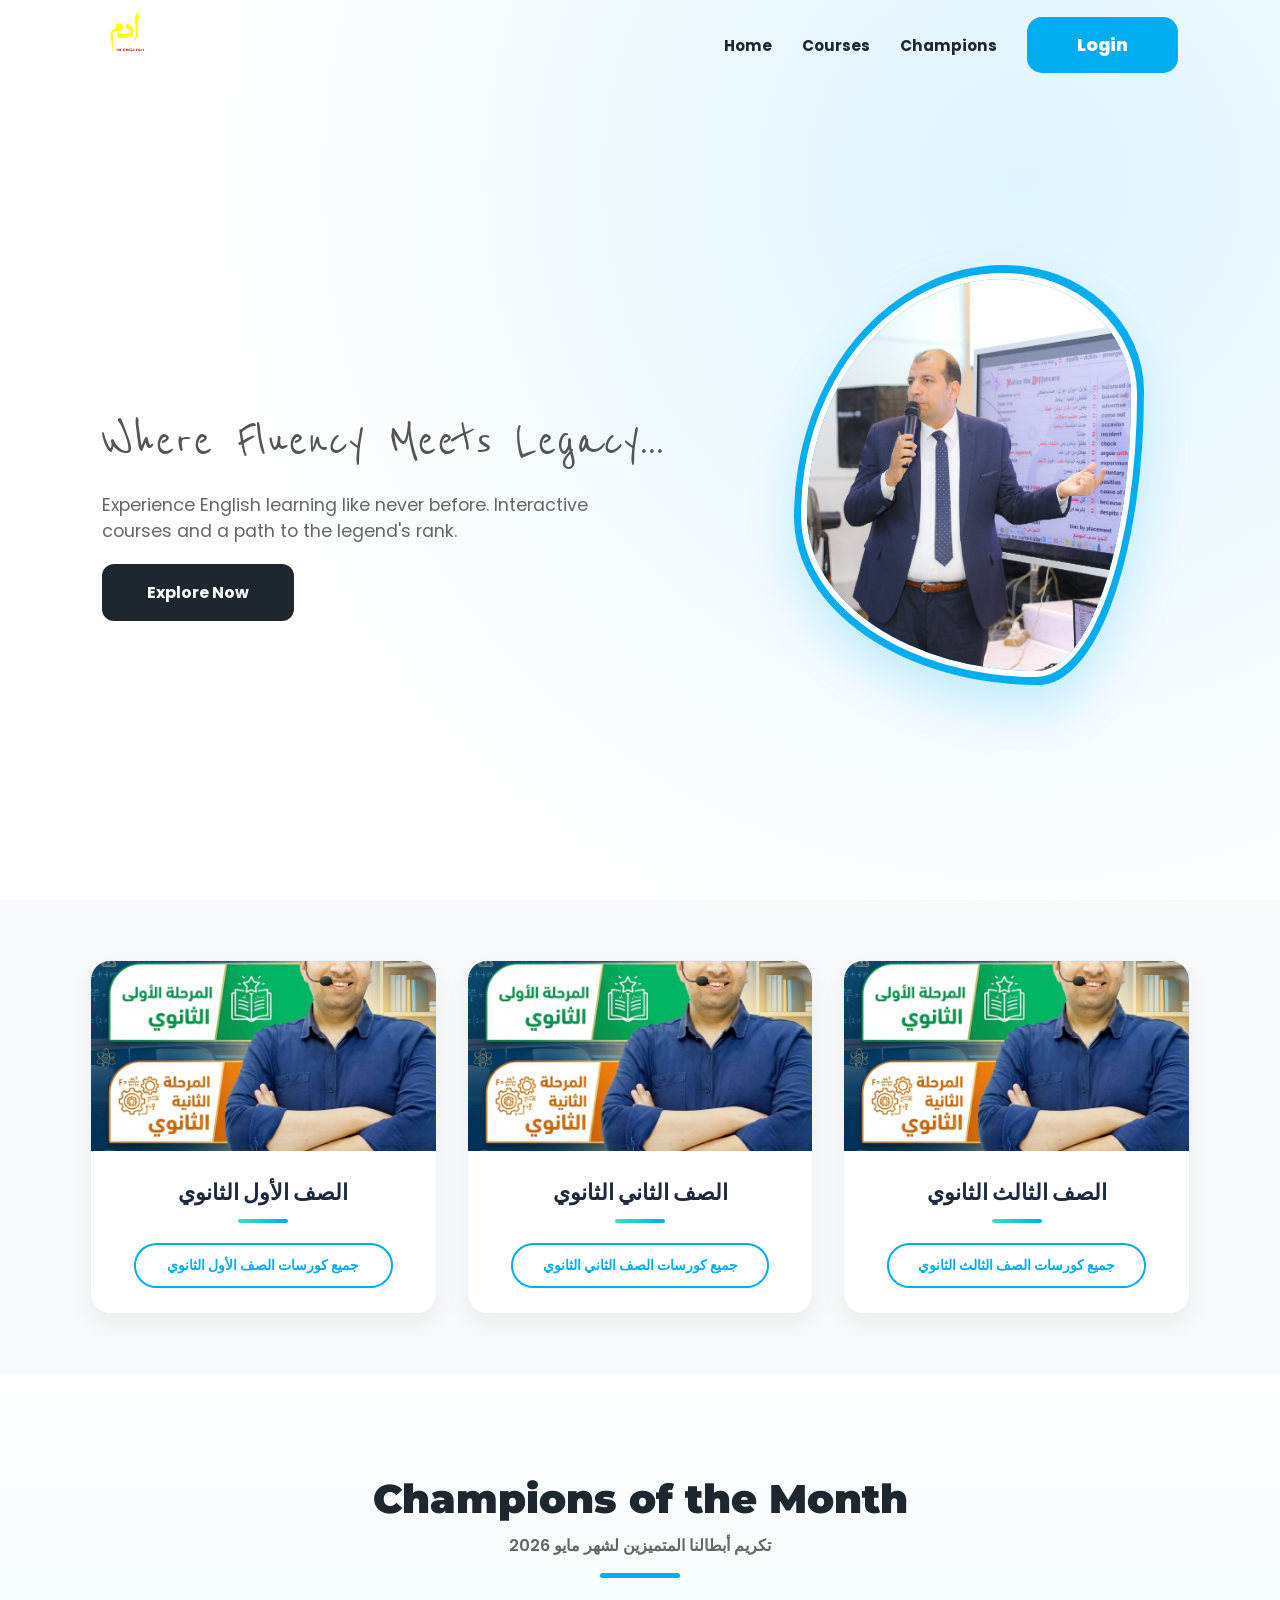
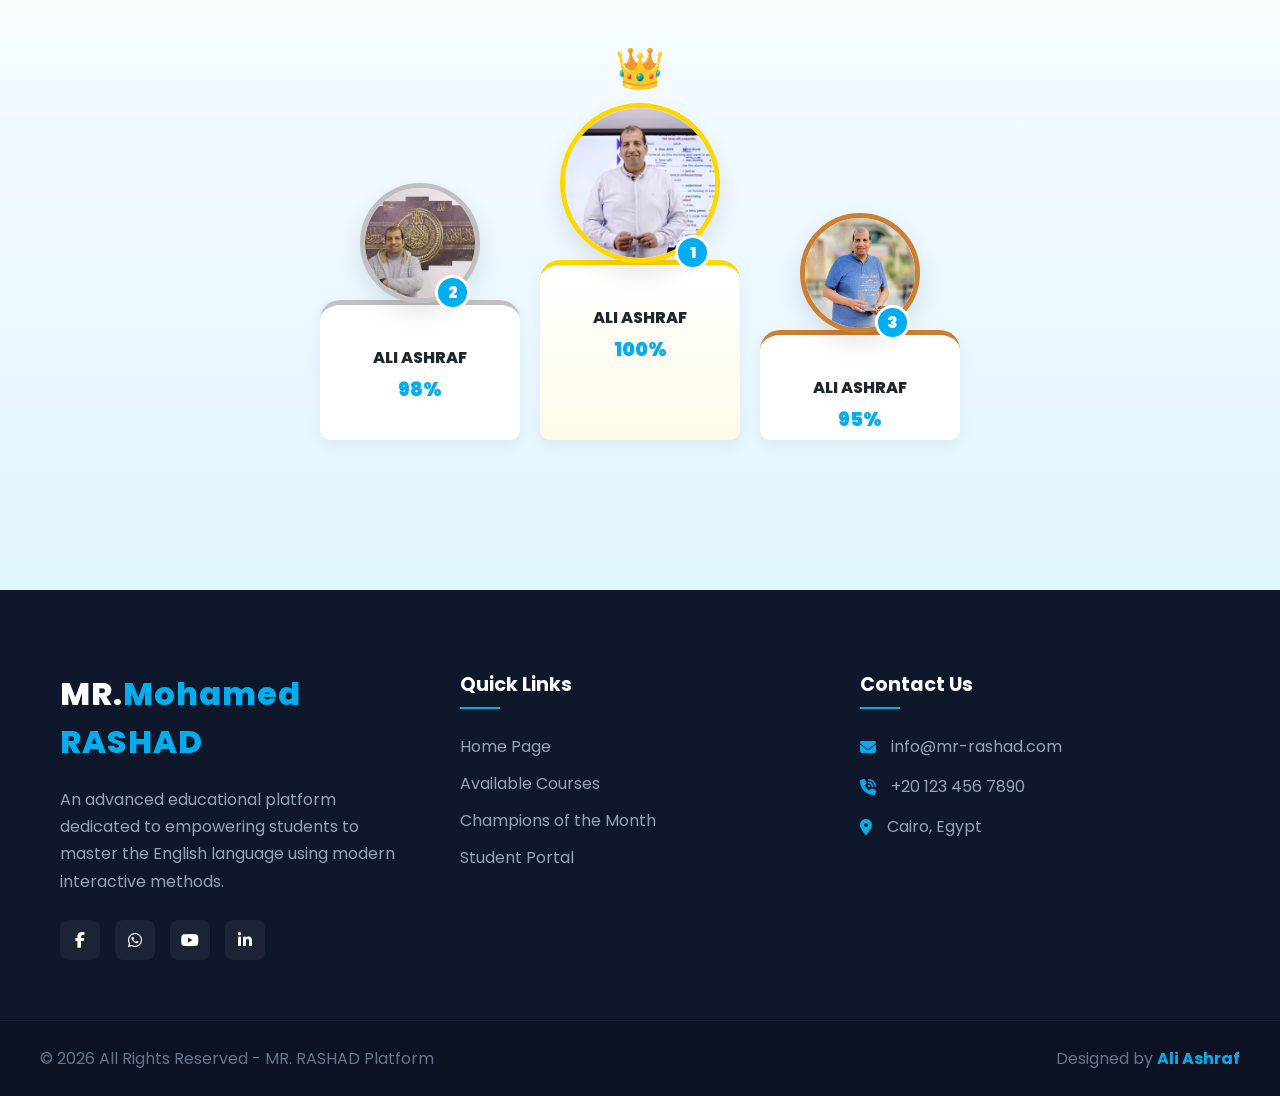
==== index.html @ 2be9c3bc "Add files via upload" ====
<!DOCTYPE html>
<html lang="en">
<head>
    <meta charset="UTF-8">
    <meta name="viewport" content="width=device-width, initial-scale=1.0">
    <title>Mohamed Rashad | The Legend</title>
    <link rel="stylesheet" href="s.css">
    <link href="https://fonts.googleapis.com/css2?family=Montserrat:wght@900&family=Poppins:wght@400;600;800&family=Reenie+Beanie&display=swap" rel="stylesheet">
    
    <style>
        
    </style>
</head>
<body>

    <header id="navbar">
        <div class="logo">
            <img src="ph/11.png" alt="Logo">
        </div>

        <div class="hamburger" id="hamMenu">
            <span></span><span></span><span></span>
        </div>

        <div class="nav-wrapper" id="navWrapper">
            <ul class="nav-links">
                <li><a href="#hero">Home</a></li>
                <li><a href="#courses">Courses</a></li>
                <li><a href="#champions">Champions</a></li>
            </ul>
            <a href="loge.html" style="text-decoration:none; background: var(--sky-main); color: #fff; padding: 15px 50px; border-radius: 15px; font-weight: 800; font-size: 1.1rem;">Login</a>
        </div>
    </header>

    <section class="hero" id="hero" >
        <div class="hero-content">
            <div class="name-wrapper">
                <svg class="snake-svg" viewBox="0 0 1000 150">
                    <text x="500" y="100" text-anchor="middle">MOHAMED RASHAD</text>
                </svg>
            </div>
            <span class="sub-legend">Where Fluency Meets Legacy...</span>
            <p style="margin: 20px 0; color: #666; font-size: 1.1rem; max-width: 550px;">
                Experience English learning like never before. Interactive courses and a path to the legend's rank.
            </p>
            <a href="#courses" style="text-decoration:none; background: var(--text-dark); color:#fff; padding: 16px 45px; border-radius: 12px; font-weight: 700; display: inline-block;">Explore Now</a>
        </div>

        <div class="hero-image">
            <div class="blob-frame">
                <img src="ph/1.jpg" alt="The Legend">
            </div>
        </div>
    </section>

    <!-- Courses Section Start -->
<section class="courses-section" id="courses">
    <div class="courses-grid">
        
        <!-- كارت الصف الثالث الثانوي -->
        <div class="course-card">
            <div class="card-banner">
                <!-- استبدل الرابط بصورة البانر الخاصة بك (المعلم + النصوص العلوية) -->
                <img src="ph/Gemini_Generated_Image_n0qq39n0qq39n0qq.png" alt="الصف الثالث الثانوي">
            </div>
            <div class="card-body">
                <h2 class="course-title">الصف الثالث الثانوي</h2>
                <div class="line-divider"></div>
                <a href="#" class="btn-pill">جميع كورسات الصف الثالث الثانوي</a>
            </div>
        </div>

        <!-- كارت الصف الثاني الثانوي -->
        <div class="course-card">
            <div class="card-banner">
                <img src="ph/Gemini_Generated_Image_n0qq39n0qq39n0qq.png" alt="الصف الثاني الثانوي">
            </div>
            <div class="card-body">
                <h2 class="course-title">الصف الثاني الثانوي</h2>
                <div class="line-divider"></div>
                <a href="#" class="btn-pill">جميع كورسات الصف الثاني الثانوي</a>
            </div>
        </div>

        <!-- كارت الصف الأول الثانوي -->
        <div class="course-card">
            <div class="card-banner">
                <img src="ph/Gemini_Generated_Image_n0qq39n0qq39n0qq.png" alt="الصف الأول الثانوي">
            </div>
            <div class="card-body">
                <h2 class="course-title">الصف الأول الثانوي</h2>
                <div class="line-divider"></div>
                <a href="#" class="btn-pill">جميع كورسات الصف الأول الثانوي</a>
            </div>
        </div>

    </div>
</section>
<!-- Courses Section End -->

<section class="champions-section" id="champions">
    <div class="section-title">
        <h2 style="font-family: 'Montserrat'; font-weight: 900; color: var(--text-dark); font-size: 2.5rem; margin-bottom: 10px;">Champions of the Month</h2>
        <p style="color: #666; font-weight: 600;">تكريم أبطالنا المتميزين لشهر مايو 2026</p>
        <div style="width: 80px; height: 5px; background: var(--sky-main); margin: 15px auto; border-radius: 10px;"></div>
    </div>

    <div class="podium-container">
        <!-- المركز الثاني -->
        <div class="podium-item silver">
            <div class="avatar-wrapper">
                <img src="ph/4.jpg" alt="Second Place">
                <div class="rank-badge">2</div>
            </div>
            <div class="podium-base">
                <h4> ALI ASHRAF</h4>
                <span>98%</span>
            </div>
        </div>

        <!-- المركز الأول (البطل) -->
        <div class="podium-item gold">
            <div class="crown">👑</div>
            <div class="avatar-wrapper">
                <img src="ph/3.jpg" alt="First Place">
                <div class="rank-badge">1</div>
            </div>
            <div class="podium-base">
                <h4> ALI ASHRAF</h4>
                <span>100%</span>
            </div>
        </div>

        <!-- المركز الثالث -->
        <div class="podium-item bronze">
            <div class="avatar-wrapper">
                <img src="ph/2.jpg" alt="Third Place">
                <div class="rank-badge">3</div>
            </div>
            <div class="podium-base">
                <h4> ALI ASHRAF</h4>
                <span>95%</span>
            </div>
        </div>
    </div>

    <!-- باقي قائمة العشرة الأوائل -->
    
</section>

<!-- رابط المكتبة لإظهار الأيقونات - تأكد من وجوده -->
<link rel="stylesheet" href="https://cdnjs.cloudflare.com/ajax/libs/font-awesome/6.4.0/css/all.min.css">

<footer class="site-footer">
    <div class="footer-container">
        
        <!-- Column 1: Brand Info (Left) -->
        <div class="footer-column brand-info">
            <h2 class="footer-logo">MR.<span>Mohamed RASHAD</span></h2>
            <p>An advanced educational platform dedicated to empowering students to master the English language using modern interactive methods.</p>
            <div class="social-wrapper">
                <a href="#" class="social-btn"><i class="fab fa-facebook-f"></i></a>
                <a href="#" class="social-btn"><i class="fab fa-whatsapp"></i></a>
                <a href="#" class="social-btn"><i class="fab fa-youtube"></i></a>
                <a href="#" class="social-btn"><i class="fab fa-linkedin-in"></i></a>
            </div>
        </div>

        <!-- Column 2: Quick Links (Middle) -->
        <div class="footer-column">
            <h3>Quick Links</h3>
            <ul class="footer-links">
                <li><a href="#hero">Home Page</a></li>
                <li><a href="#courses">Available Courses</a></li>
                <li><a href="#champions">Champions of the Month</a></li>
                <li><a href="loge.html">Student Portal</a></li>
            </ul>
        </div>

        <!-- Column 3: Contact (Right) -->
        <div class="footer-column">
            <h3>Contact Us</h3>
            <div class="contact-box">
                <div class="contact-info">
                    <i class="fas fa-envelope"></i>
                    <p>info@mr-rashad.com</p>
                </div>
                <div class="contact-info">
                    <i class="fas fa-phone-volume"></i>
                    <p>+20 123 456 7890</p>
                </div>
                <div class="contact-info">
                    <i class="fas fa-map-marker-alt"></i>
                    <p>Cairo, Egypt</p>
                </div>
            </div>
        </div>
        
    </div>

    <div class="footer-credit">
        <div class="credit-content">
            <p>&copy; 2026 All Rights Reserved - MR. RASHAD Platform</p>
            <p class="dev-by">Designed by <a href="https://www.facebook.com/ali.ashraf.youssef" target="_blank">Ali Ashraf</a></p>
        </div>
    </div>
</footer>
    <script src="sc.js"></script>
</body>
</html>
---- s.css ----
:root {
            --sky-main: #00aeef;
            --sky-light: #e0f4ff;
            --text-dark: #1e272e;
            --transition: all 0.5s cubic-bezier(0.23, 1, 0.32, 1);
        }

        html{
            scroll-behavior: smooth;
        }

        * { margin: 0; padding: 0; box-sizing: border-box; font-family: 'Poppins', sans-serif; }
        body { background: #ffffff; overflow-x: hidden; }

        /* --- Header --- */
        header {
            position: fixed; top: 0; width: 100%; height: 90px;
            display: flex; justify-content: space-between; align-items: center;
            padding: 0 8%; z-index: 3000; transition: var(--transition);
        }
        header.scrolled {
            height: 70px; background: rgba(255, 255, 255, 0.95);
            backdrop-filter: blur(10px); box-shadow: 0 5px 20px rgba(0,0,0,0.05);
        }
        .logo img { height: 60px; width: 50px;; position: relative; z-index: 4001; }

        /* Navigation Desktop */
        .nav-wrapper { display: flex; align-items: center; gap: 30px; }
        .nav-links { display: flex; list-style: none; gap: 30px; }
        .nav-links a {
            text-decoration: none; color: var(--text-dark); font-weight: 700;
            position: relative; padding-bottom: 5px; font-size: 0.95rem;
        }
        .nav-links a::after {
            content: ''; position: absolute; bottom: 0; left: 50%;
            width: 0; height: 2.5px; background: var(--sky-main);
            transition: var(--transition); transform: translateX(-50%);
        }
        .nav-links a:hover::after { width: 100%; }

        /* --- Hamburger Style --- */
        .hamburger {
            display: none; cursor: pointer; z-index: 4001;
            width: 30px; height: 22px; position: relative;
        }
        .hamburger span {
            display: block; width: 100%; height: 3.5px; 
            background: var(--sky-main); border-radius: 5px;
            position: absolute; transition: 0.4s ease-in-out;
        }
        .hamburger span:nth-child(1) { top: 0; }
        .hamburger span:nth-child(2) { top: 50%; transform: translateY(-50%); }
        .hamburger span:nth-child(3) { bottom: 0; }

        /* التحول لعلامة X */
        .hamburger.active span:nth-child(1) { top: 50%; transform: translateY(-50%) rotate(45deg); }
        .hamburger.active span:nth-child(2) { opacity: 0; transform: translateX(-20px); }
        .hamburger.active span:nth-child(3) { bottom: 50%; transform: translateY(50%) rotate(-45deg); }

        /* --- Hero Section --- */
        .hero {
            min-height: 100vh; display: flex; align-items: center;
            padding: 100px 8% 50px; gap: 30px;
            background: radial-gradient(circle at 80% 20%, var(--sky-light) 0%, #fff 65%);
        }

        .hero-content { flex: 1.2; text-align: left; }

        .name-wrapper { 
            width: 90%; display: flex; justify-content: center; 
            margin-bottom: 10px; overflow: visible;
        }
        .snake-svg { width: 100%; height: auto; overflow: visible; display: block; }
        .snake-svg text {
            font-family: 'Montserrat', sans-serif; font-size: 90px; 
            font-weight: 900; fill: transparent; stroke: var(--sky-main);
            stroke-width: 2; stroke-dasharray: 1000; stroke-dashoffset: 1000;
            animation: snake-load 6s infinite alternate ease-in-out;
            text-transform: uppercase; text-anchor: middle;
        }
        @keyframes snake-load {
            0% { stroke-dashoffset: 1000; fill: transparent; }
            50% { fill: transparent; }
            100% { stroke-dashoffset: 0; fill: var(--sky-main); }
        }

        .sub-legend { font-family: 'Reenie Beanie', cursive; font-size: 3.5rem; color: #555; display: block; margin-top: -15px; }

        .hero-image { flex: 0.8; display: flex; justify-content: center; }
        .blob-frame {
            position: relative; width: 350px; height: 420px;
            background: var(--sky-main);
            border-radius: 60% 40% 30% 70% / 60% 30% 70% 40%;
            animation: morphing 8s infinite alternate ease-in-out;
            box-shadow: 0 25px 50px rgba(0, 174, 239, 0.2);
            display: flex; justify-content: center; align-items: center;
        }
        .blob-frame img { width: 96%; height: 96%; object-fit: cover; border-radius: inherit; border: 6px solid white; }
        @keyframes morphing { 0%, 100% { border-radius: 60% 40% 30% 70% / 60% 30% 70% 40%; } 50% { border-radius: 30% 60% 70% 40% / 50% 60% 30% 60%; } }

        /* --- Mobile Navigation (Fixed & Vertical) --- */
        @media (max-width: 992px) {
            header { padding: 0 5%; height: 75px; background: #fff; }
            .hamburger { display: block; }
            
            .nav-wrapper {
                position: fixed; top: 0; right: -100%;
                width: 100%; height: 100vh;
                background: rgba(255, 255, 255, 0.98); 
                backdrop-filter: blur(15px);
                flex-direction: column; /* جعل العناصر راسية */
                justify-content: center; align-items: center; gap: 40px;
                transition: 0.6s cubic-bezier(0.77, 0, 0.175, 1);
                z-index: 4000;
            }
            .nav-wrapper.active { right: 0; }

            .nav-links { 
                flex-direction: column; /* الروابط تحت بعضها */
                align-items: center; gap: 30px; 
            }
            .nav-links a { font-size: 1.8rem; opacity: 0; transform: translateY(20px); transition: 0.4s; }
            .nav-wrapper.active .nav-links a { opacity: 1; transform: translateY(0); transition-delay: 0.3s; }

            .hero { flex-direction: column; text-align: center; padding-top: 130px; }
            .hero-content { display: flex; flex-direction: column; align-items: center; }
            .snake-svg text { font-size: 110px; stroke-width: 2.5; }
            .sub-legend { font-size: 2.8rem; }
            .blob-frame { width: 300px; height: 360px; margin-top: 20px; }
        }   


     .container {
    max-width: 1200px;
    margin: 0 auto;
    padding: 0 20px;
}

/* Header */
.main-header {
    background-color: var(--white);
    padding: 60px 0;
    text-align: center;
    border-bottom: 1px solid #e2e8f0;
}

.logo {
    font-family: 'Poppins', sans-serif;
    font-size: 2.5rem;
    font-weight: 900;
    letter-spacing: -1px;
}

.logo span {
    color: var(--primary-color);
}

.subtitle {
    color: var(--text-muted);
    font-size: 1.1rem;
    margin-top: 10px;
}

/* 1. إعدادات السكشن الأساسية */
.courses-section {
    padding: 60px 20px;
    background-color: #f8f9fb;
    direction: rtl;
    font-family: 'Cairo', sans-serif;
}

/* 2. شبكة الكروت (Grid) */
.courses-grid {
    display: grid;
    grid-template-columns: repeat(auto-fit, minmax(300px, 1fr));
    gap: 30px;
    max-width: 1100px;
    margin: 0 auto;
}

/* 3. تصميم الكارت */
.course-card {
    background: #ffffff;
    border-radius: 20px;
    overflow: hidden; /* لمنع الصورة من الخروج عن الحواف */
    box-shadow: 0 10px 25px rgba(0, 0, 0, 0.05);
    text-align: center;
    transition: transform 0.3s ease, box-shadow 0.3s ease;
    border: 1px solid #edf2f7;
}

.course-card:hover {
    transform: translateY(-8px);
    box-shadow: 0 15px 35px rgba(0, 0, 0, 0.1);
}

/* 4. التحكم في حجم الصورة (البانر العلوي) */
.card-banner {
    width: 100%;
    height: 190px; /* تحديد ارتفاع ثابت ومنطقي للصورة */
    overflow: hidden;
    position: relative;
    background-color: #0f172a; /* لون احتياطي خلف الصورة */
}

.card-banner img {
    width: 100%;
    height: 100%;
    object-fit: cover; /* أهم خاصية: تجعل الصورة تملأ المساحة بدون تمطيط */
    display: block;
}

/* 5. محتوى الكارت السفلي */
.card-body {
    padding: 25px 20px;
}

.course-title {
    font-size: 22px;
    font-weight: 900; /* خط عريض جداً مثل الصورة */
    color: #1e293b;
    margin: 0 0 10px 0;
}

/* الخط الملون تحت العنوان */
.line-divider {
    width: 50px;
    height: 4px;
    background: linear-gradient(to left, #00aeef, #3de0b8);
    margin: 0 auto 20px auto;
    border-radius: 10px;
}

/* 6. تصميم الزر (Pill Button) */
.btn-pill {
    display: inline-block;
    padding: 10px 20px;
    border: 2px solid #00aeef;
    color: #00aeef;
    text-decoration: none;
    border-radius: 50px;
    font-weight: 700;
    font-size: 14px;
    transition: all 0.3s ease;
    width: 85%; /* عرض الزر بالنسبة للكارت */
}

.btn-pill:hover {
    background-color: #00aeef;
    color: #ffffff;
}

/* 7. زر الواتساب العائم (كما في الصورة) */
.whatsapp-btn {
    position: fixed;
    bottom: 25px;
    left: 25px;
    background-color: #007bff;
    color: #fff;
    width: 55px;
    height: 55px;
    border-radius: 50%;
    display: flex;
    justify-content: center;
    align-items: center;
    font-size: 28px;
    box-shadow: 0 5px 15px rgba(0, 123, 255, 0.3);
    z-index: 1000;
    transition: 0.3s;
}

.whatsapp-btn:hover {
    transform: scale(1.1);
}

/* 8. توافق الشاشات الصغيرة */
@media (max-width: 480px) {
    .card-banner {
        height: 160px; /* تقليل الارتفاع في الموبايل */
    }
    .course-title {
        font-size: 20px;
    }
}

    .champions-section {
        padding: 100px 8%;
        background: linear-gradient(180deg, #fff 0%, var(--sky-light) 100%);
        text-align: center;
    }

    .podium-container {
        display: flex;
        justify-content: center;
        align-items: flex-end;
        gap: 20px;
        margin-top: 60px;
        margin-bottom: 50px;
    }

    .podium-item {
        display: flex;
        flex-direction: column;
        align-items: center;
        width: 200px;
        transition: var(--transition);
    }

    .podium-item:hover { transform: scale(1.05); }

    .avatar-wrapper {
        position: relative;
        margin-bottom: -10px;
        z-index: 2;
    }

    .avatar-wrapper img {
        width: 120px; height: 120px;
        border-radius: 50%;
        border: 5px solid white;
        box-shadow: 0 10px 25px rgba(0,0,0,0.1);
        object-fit: cover;
    }

    .gold .avatar-wrapper img { width: 160px; height: 160px; border-color: #FFD700; }
    .silver .avatar-wrapper img { border-color: #C0C0C0; }
    .bronze .avatar-wrapper img { border-color: #CD7F32; }

    .rank-badge {
        position: absolute; bottom: 0; right: 10px;
        width: 35px; height: 35px;
        background: var(--sky-main); color: white;
        border-radius: 50%; display: flex;
        justify-content: center; align-items: center;
        font-weight: 900; border: 3px solid white;
    }

    .podium-base {
        width: 100%;
        background: white;
        padding: 40px 20px 20px;
        border-radius: 20px 20px 10px 10px;
        box-shadow: 0 5px 15px rgba(0,0,0,0.05);
    }

    .gold .podium-base { height: 180px; background: linear-gradient(to bottom, #fff, #fff9e6); border-top: 5px solid #FFD700; }
    .silver .podium-base { height: 140px; border-top: 5px solid #C0C0C0; }
    .bronze .podium-base { height: 110px; border-top: 5px solid #CD7F32; }

    .podium-base h4 { color: var(--text-dark); margin-bottom: 5px; font-weight: 800; }
    .podium-base span { color: var(--sky-main); font-weight: 900; font-size: 1.2rem; }

    .crown { font-size: 2.5rem; margin-bottom: 5px; animation: bounce 2s infinite; }
    @keyframes bounce { 0%, 100% { transform: translateY(0); } 50% { transform: translateY(-10px); } }

    /* Honors List */
    .honors-list {
        display: grid;
        grid-template-columns: repeat(auto-fit, minmax(200px, 1fr));
        gap: 15px;
        max-width: 900px;
        margin: 0 auto;
    }

    .honor-card {
        background: white;
        padding: 15px;
        border-radius: 12px;
        display: flex;
        align-items: center;
        gap: 15px;
        font-weight: 700;
        color: #555;
        box-shadow: 0 4px 10px rgba(0,0,0,0.02);
    }

    .honor-card span {
        background: var(--sky-light);
        color: var(--sky-main);
        width: 30px; height: 30px;
        border-radius: 50%;
        display: flex; justify-content: center; align-items: center;
        font-size: 0.9rem;
    }

    /* Responsive Mobile */
    @media (max-width: 768px) {
        .podium-container { flex-direction: column; align-items: center; gap: 40px; }
        .podium-item { width: 100%; max-width: 280px; }
        /* جعل البطل يظهر أولاً في الموبايل */
        .gold { order: -1; } 
        .podium-base { height: auto !important; padding: 30px 20px 20px; }
    }
.site-footer {
    background-color: #0f172a;
    color: #ffffff;
    padding: 80px 0 0 0;
    font-family: 'Poppins', sans-serif; /* خط مناسب للإنجليزي */
    direction: ltr; /* التغيير الجوهري هنا ليكون من اليسار لليمين */
    text-align: left;
}

.footer-container {
    max-width: 1200px;
    margin: 0 auto;
    display: grid;
    grid-template-columns: repeat(auto-fit, minmax(250px, 1fr));
    gap: 40px;
    padding: 0 20px 60px 20px;
}

.footer-logo {
    font-size: 2rem;
    font-weight: 800;
    margin-bottom: 20px;
    color: #fff;
    letter-spacing: 1px;
}
.footer-logo span { color: #00aeef; }

.brand-info p {
    color: #94a3b8;
    line-height: 1.7;
    margin-bottom: 25px;
    max-width: 350px;
}

.social-wrapper { display: flex; gap: 15px; }
.social-btn {
    width: 40px;
    height: 40px;
    background: rgba(255, 255, 255, 0.05);
    display: flex;
    align-items: center;
    justify-content: center;
    border-radius: 8px;
    color: #fff;
    text-decoration: none;
    transition: all 0.3s ease;
}
.social-btn:hover {
    background: #00aeef;
    transform: translateY(-5px);
}

.footer-column h3 {
    font-size: 1.2rem;
    margin-bottom: 25px;
    position: relative;
    padding-bottom: 10px;
}
.footer-column h3::after {
    content: '';
    position: absolute;
    bottom: 0;
    left: 0; /* الخط تحت العنوان يبدأ من اليسار */
    width: 40px;
    height: 2px;
    background: #00aeef;
}

.footer-links { list-style: none; padding: 0; }
.footer-links li { margin-bottom: 12px; }
.footer-links a {
    color: #94a3b8;
    text-decoration: none;
    transition: 0.3s;
}
.footer-links a:hover { color: #00aeef; padding-left: 8px; }

.contact-info {
    display: flex;
    align-items: center;
    gap: 15px;
    margin-bottom: 15px;
    color: #94a3b8;
}
.contact-info i { color: #00aeef; }

.footer-credit {
    background: rgba(0, 0, 0, 0.2);
    padding: 25px 20px;
    border-top: 1px solid rgba(255, 255, 255, 0.05);
}

.credit-content {
    max-width: 1200px;
    margin: 0 auto;
    display: flex;
    justify-content: space-between;
    align-items: center;
    flex-wrap: wrap;
    gap: 15px;
    color: #64748b;
}

.dev-by a {
    color: #00aeef;
    text-decoration: none;
    font-weight: bold;
}

/* Mobile Responsive */
@media (max-width: 768px) {
    .footer-container { text-align: center; }
    .footer-column h3::after { left: 50%; transform: translateX(-50%); }
    .social-wrapper, .contact-info { justify-content: center; }
    .credit-content { flex-direction: column; text-align: center; }
}
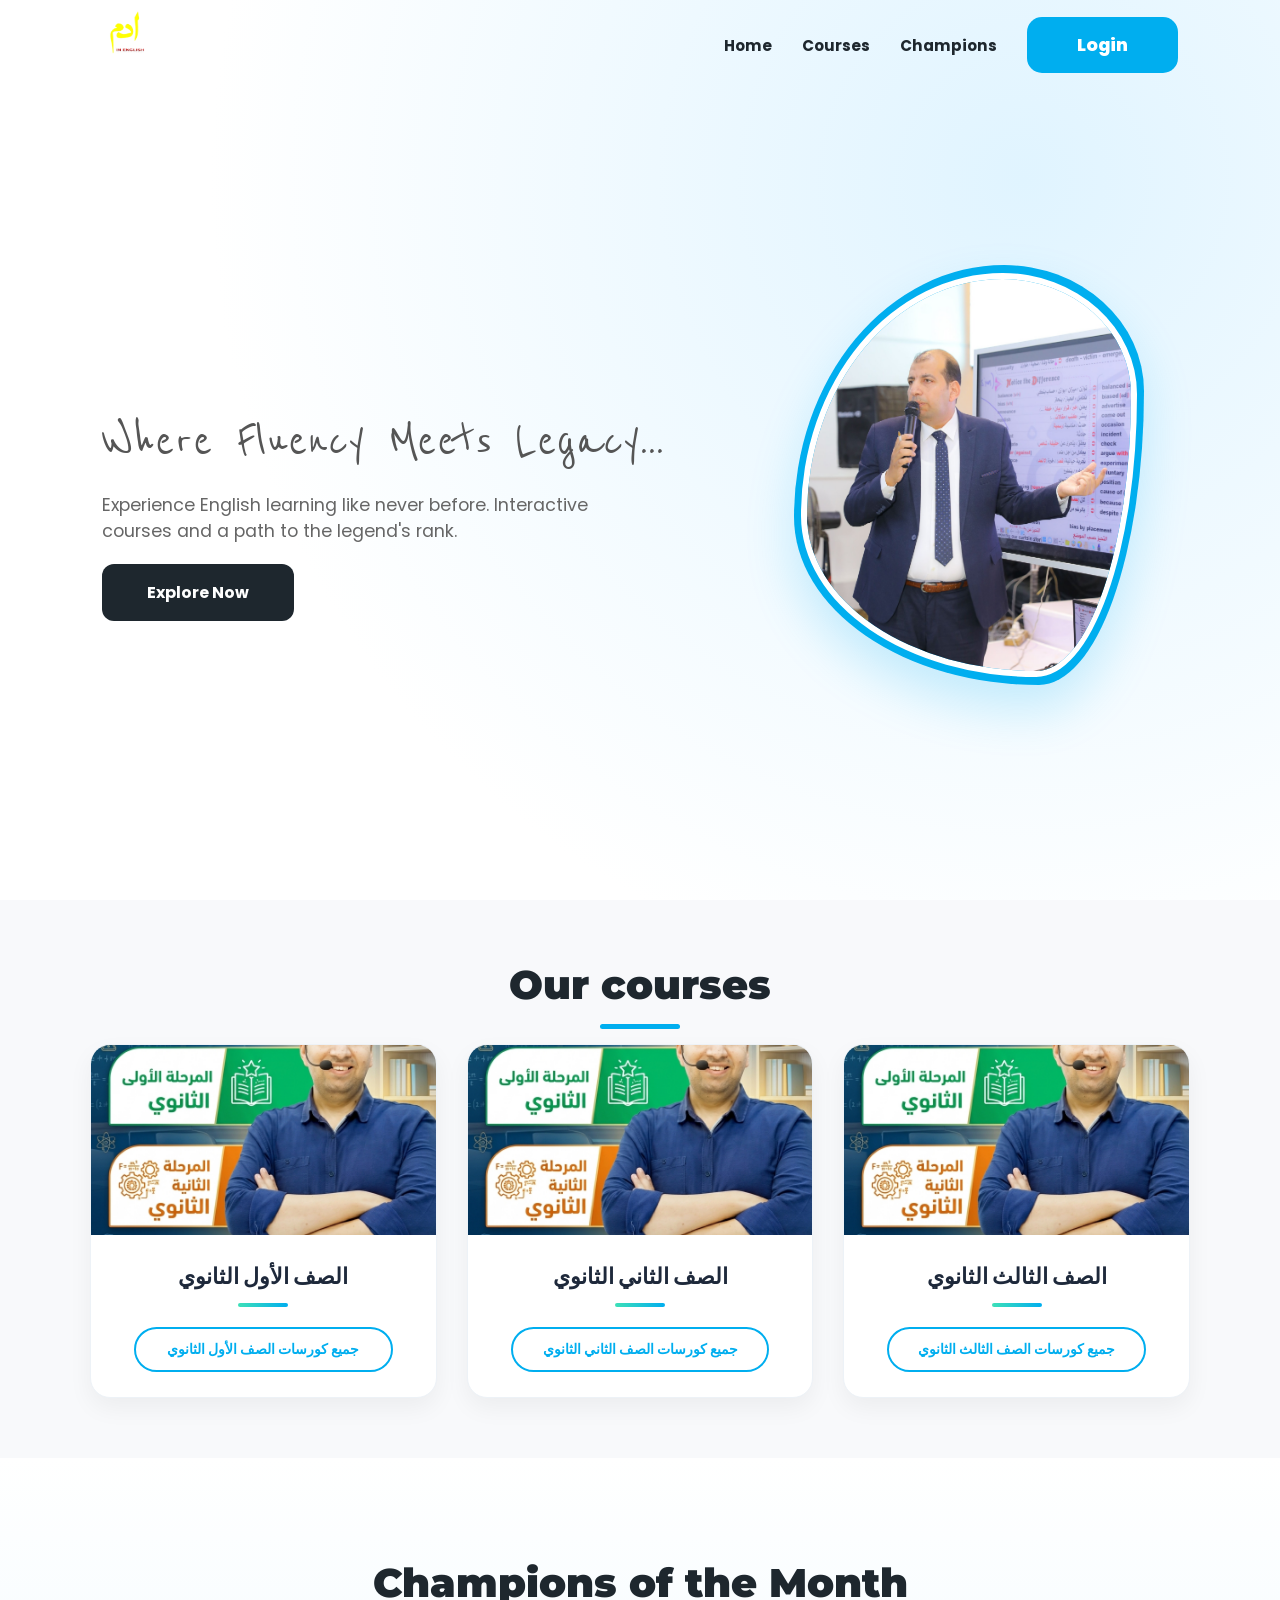
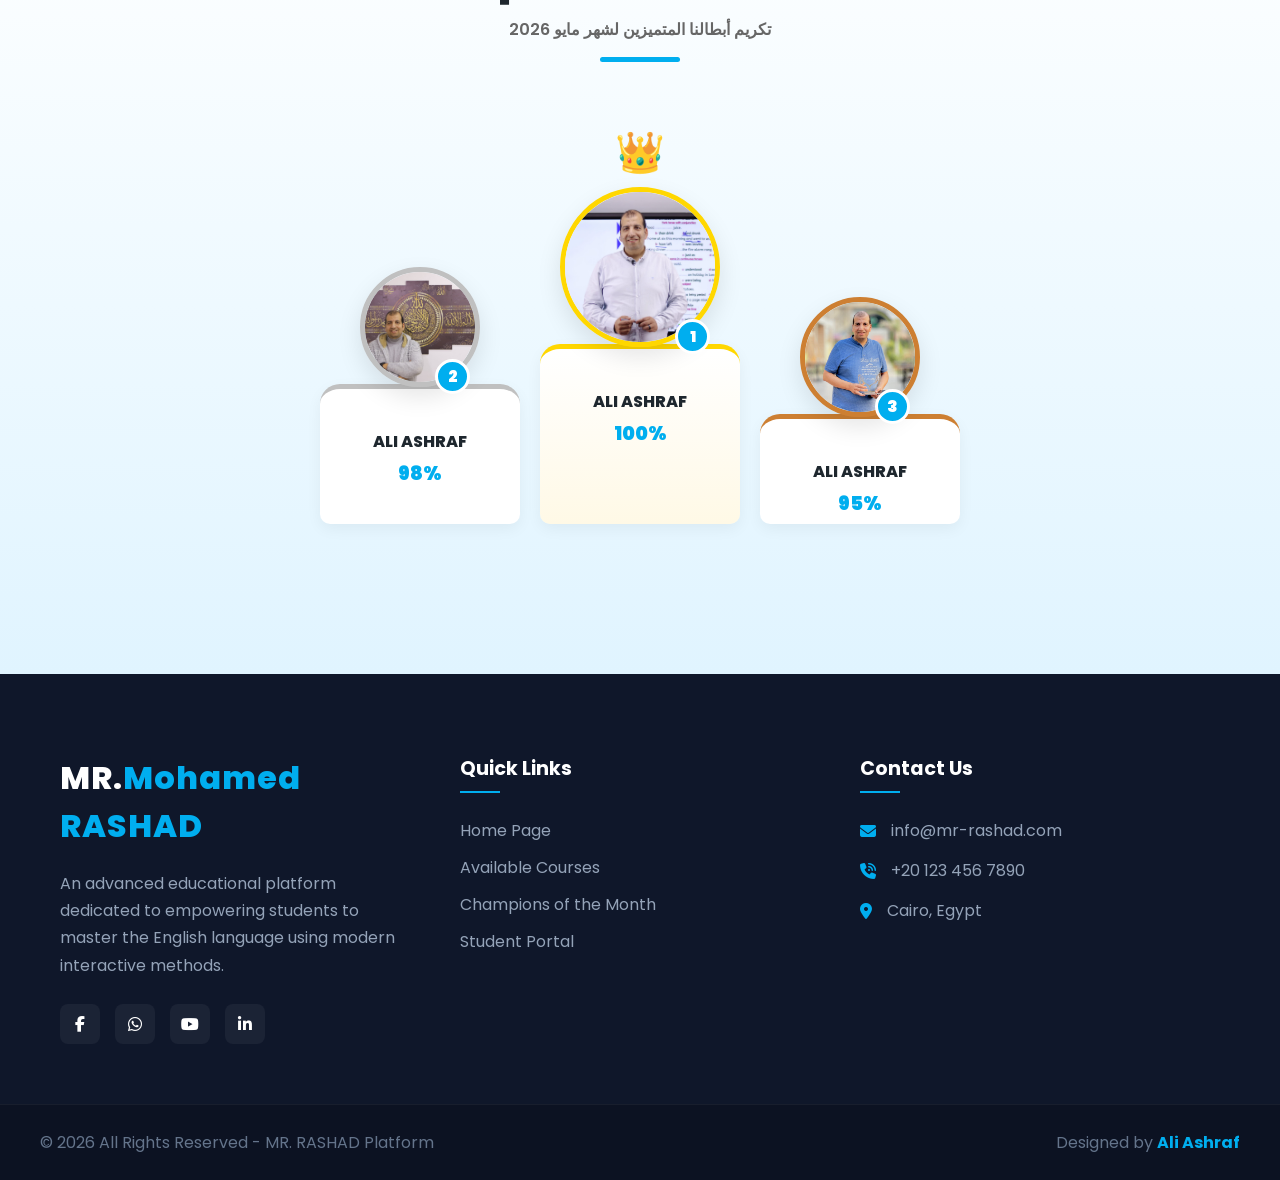
==== commit a0ba04ae: "Update index.html" ====
--- a/index.html
+++ b/index.html
@@ -55,6 +55,11 @@
 
     <!-- Courses Section Start -->
 <section class="courses-section" id="courses">
+    <div class="section-title">
+        <h2 style="font-family: 'Montserrat'; font-weight: 900; text-align: center; color: var(--text-dark); font-size: 2.5rem; margin-bottom: 10px;">Our courses</h2>
+        
+        <div style="width: 80px; height: 5px; background: var(--sky-main); margin: 15px auto; border-radius: 10px;"></div>
+    </div>
     <div class="courses-grid">
         
         <!-- كارت الصف الثالث الثانوي -->
@@ -207,4 +212,4 @@
 </footer>
     <script src="sc.js"></script>
 </body>
-</html>+</html>
